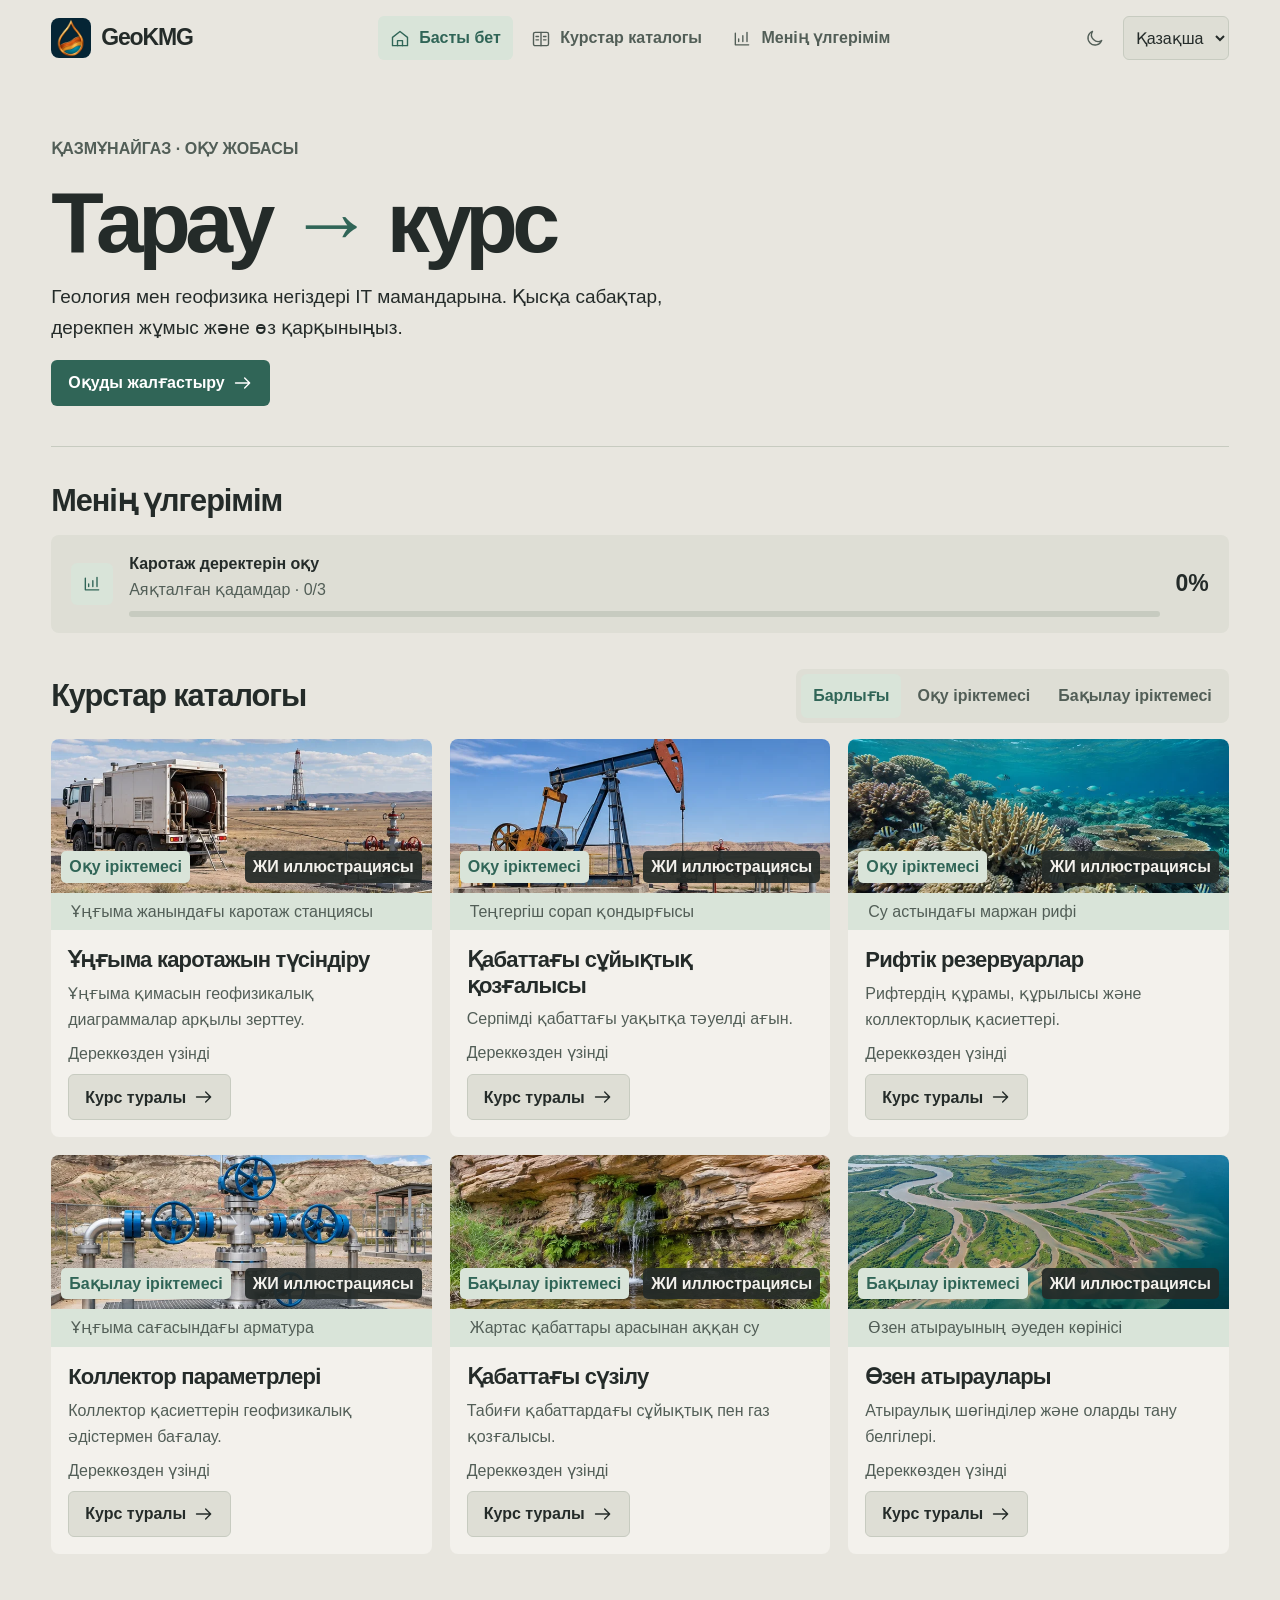
==== GeoKMG.html @ 7954dcef "Expand source reading across all six courses" ====
<!doctype html>
<html lang="kk" data-theme="light">
<head>
  <meta charset="utf-8">
  <meta name="viewport" content="width=device-width, initial-scale=1">
  <meta name="color-scheme" content="light dark">
  <title>GeoKMG — ҚазМұнайГаз</title>
  <link rel="icon" type="image/webp" href="[data-uri]">
  <style>:root {
  --bg:#e8e6df; --surface:#f3f1ec; --sub:#deded5; --ink:#242b29;
  --muted:#525e57; --line:#c7cbc0; --accent:#306557; --soft:#d9e4d9;
  --sand:#e8ddca; --primary:#306557; --on-primary:#fff; --focus:#306557;
  color-scheme:light;
}
:root[data-theme=dark] {
  --bg:#222925; --surface:#2c352f; --sub:#333c34; --ink:#f0f0e9;
  --muted:#bfccc2; --line:#566157; --accent:#a8d2bf; --soft:#364d41;
  --sand:#453d2e; --primary:#a8d2bf; --on-primary:#1b3028; --focus:#b2dec8;
  color-scheme:dark;
}
*{box-sizing:border-box}
body{margin:0;background:var(--bg);color:var(--ink);font:16px/1.62 'Segoe UI',Arial,sans-serif}
button,select,input{font:inherit}
button{cursor:pointer;color:inherit}
button:disabled{cursor:default;opacity:.7}
:focus-visible{outline:3px solid var(--focus);outline-offset:3px}
a{color:var(--accent);text-underline-offset:3px}
h1,h2,h3,p,figure{margin:0}
h1,h2,h3{line-height:1.15;letter-spacing:-.035em;text-wrap:balance}
h1{font-size:clamp(34px,4.3vw,54px);font-weight:650}
h2{font-size:clamp(24px,2.4vw,32px);font-weight:650}
h3{font-size:22px;font-weight:650}
p+p{margin-top:12px}
img{max-width:100%}
.icon{width:20px;height:20px;vertical-align:middle;flex:none}
.shell{min-height:100vh}
.topbar{display:grid;grid-template-columns:1fr auto 1fr;align-items:center;gap:14px;max-width:1440px;margin:auto;padding:16px 4vw;min-height:76px}
.brand{display:flex;align-items:center;gap:10px;justify-self:start;padding:0;border:0;background:none}
.brand-mark{width:40px;height:40px;border-radius:8px;background:#102a39 url('[data-uri]') center/cover;flex:none}
.brand strong{font-size:23px;letter-spacing:-.05em}
.nav,.toolbar{display:flex;align-items:center;gap:6px}
.toolbar{justify-self:end}
.nav-item,.control,.tab,.route{border:0;background:transparent;color:var(--muted)}
.nav-item,.tab{min-height:44px;padding:7px 12px;border-radius:6px;font-weight:600}
.nav-item .icon{margin-right:5px}
.nav-item:hover,.nav-item.active,.control:hover,.tab:hover,.tab.active,.route:hover,.route.active{background:var(--soft);color:var(--accent)}
.control{display:grid;place-items:center;min-width:44px;min-height:44px;border-radius:6px}
.language{min-height:44px;border-radius:6px;background:var(--sub);color:var(--ink);border:1px solid var(--line);padding:0 8px}
main{padding:28px 4vw 64px;max-width:1280px;margin:0 auto}
main[data-page=course]{max-width:1440px}
.hero{display:grid;justify-items:start;gap:17px;padding:32px 0 40px;border-bottom:1px solid var(--line)}
.eyebrow,.meta,.subtle{color:var(--muted)}
.eyebrow{font-weight:650}
.hero h1{font-size:clamp(48px,7vw,86px);letter-spacing:-.065em;line-height:1}
.hero h1 span{color:var(--accent)}
.hero p{font-size:19px;max-width:66ch}
.button{display:inline-flex;align-items:center;justify-content:center;gap:8px;min-height:46px;padding:8px 16px;border:1px solid transparent;border-radius:6px;background:var(--primary);color:var(--on-primary);font-weight:650;text-decoration:none}
.button:hover{filter:brightness(.92)}
.button.secondary{background:var(--sub);color:var(--ink);border-color:var(--line)}
.button-row{display:flex;flex-wrap:wrap;gap:9px;margin-top:18px}
.section-heading{margin:36px 0 16px;display:flex;align-items:center;justify-content:space-between;flex-wrap:wrap;gap:14px}
.page-title{margin:20px 0}
.progress-card{display:flex;align-items:center;gap:16px;background:var(--sub);border-radius:8px;padding:16px 20px;margin-bottom:12px}
.progress-copy{flex:1;min-width:0}
.progress-copy strong{display:block}
.progress-copy small{font-size:16px;color:var(--muted)}
.progress-copy progress{margin-top:8px}
progress{display:block;width:100%;height:6px;border:0;border-radius:4px;overflow:hidden;appearance:none;background:var(--line);color:var(--accent)}
progress::-webkit-progress-bar{background:var(--line)}
progress::-webkit-progress-value{background:var(--accent)}
progress::-moz-progress-bar{background:var(--accent)}
.tile-icon{display:grid;place-items:center;width:42px;height:42px;border-radius:6px;background:var(--soft);color:var(--accent);flex:none}
.progress-value{font-size:23px;font-weight:700}
.tabs{display:flex;align-items:center;flex-wrap:wrap;gap:4px;padding:5px;background:var(--sub);border-radius:8px}
.grid{display:grid;grid-template-columns:repeat(3,minmax(0,1fr));gap:18px}
.course-card{display:flex;flex-direction:column;min-width:0;background:var(--surface);border-radius:8px;overflow:hidden}
.course-art{min-height:154px;display:flex;align-content:end;align-items:end;justify-content:space-between;flex-wrap:wrap;gap:6px;padding:10px;background:var(--course-photo,var(--sub)) center/cover}
.course-art[data-course=latyshova]{--course-photo:url('[data-uri]')}
.course-art[data-course=basniev]{--course-photo:url('[data-uri]')}
.course-art[data-course=kuznetsov]{--course-photo:url('[data-uri]')}
.course-art[data-course=vendelshtein]{--course-photo:url('[data-uri]')}
.course-art[data-course=barenblatt]{--course-photo:url('[data-uri]')}
.course-art[data-course=baraboshkin]{--course-photo:url('[data-uri]')}
.cover-caption{margin:0;padding:6px 20px;color:var(--muted);background:var(--soft)}
.badge,.course-image-credit{display:inline-block;border-radius:5px;padding:3px 8px;font-weight:650}
.badge{background:var(--soft);color:var(--accent)}
.course-image-credit{background:#242b29ec;color:#f3f1ec}
.course-body{display:flex;flex-direction:column;gap:8px;padding:17px;flex:1}
.course-body p{color:var(--muted);margin:0}
.course-body .button{margin-top:auto;align-self:start}
.lesson-nav{margin:0 0 26px;justify-content:center}
.lesson-layout{display:grid;grid-template-columns:minmax(185px,225px) minmax(0,1fr);gap:28px;align-items:start}
.lesson-layout:has(.reading-aside){grid-template-columns:minmax(185px,225px) minmax(0,1fr) minmax(150px,210px)}
.panel,.source-panel{min-width:0;background:var(--surface);border-radius:8px;padding:20px}
.panel+.panel{margin-top:12px}
.panel h2,.panel h3{margin-bottom:12px}
.course-route,.reading-aside{position:sticky;top:20px;max-height:calc(100vh - 40px);overflow:auto}
.course-route,.source-panel{background:var(--sub)}
.course-route h2{font-size:21px;margin:8px 0 15px}
.route-progress{display:flex;justify-content:space-between;align-items:center;gap:7px;color:var(--muted);margin-bottom:8px}
.route-label{display:block;margin:20px 0 6px}
.route-list{display:grid;gap:3px}
.route-part{font-size:16px;line-height:1.35;margin:12px 0 2px;color:var(--muted)}
.route{display:grid;grid-template-columns:auto minmax(0,1fr);gap:9px;width:100%;min-height:44px;padding:8px;text-align:left;border-radius:6px;line-height:1.35}
.route.active{font-weight:650}
.route-number,.route small{color:var(--muted);font-variant-numeric:tabular-nums}
.route small{display:block;font-size:16px}
.course-reading{min-width:0}
.reading-header{margin-bottom:18px}
.reading-header h1{margin:12px 0}
.course-reading[data-tab=lesson] .view-panel,.course-reading[data-tab=notes] .view-panel,.course-reading[data-tab=flashcards] .view-panel{padding:0;background:transparent}
.course-reading:not([data-tab=practice]) .view-panel>h2:first-child{display:none}
.lesson-block{margin:0 0 26px;scroll-margin-top:18px}
.lesson-block h3{margin-bottom:8px}
.lesson-block .meta{display:block}
.lesson-block p:first-of-type{margin-top:5px}
.lesson-block>p,.note-step>p{max-width:70ch}
.block-gist p{font-size:19px}
.block-mistake,.block-data{padding:17px;border-radius:8px}
.block-mistake{background:var(--sand)}
.block-data,.formula,.feedback{background:var(--soft)}
.lesson-interaction select{display:block;min-height:44px;max-width:100%;margin:6px 0;padding:6px 9px;font:inherit}
.pressure-chart{margin:16px 0 0}
.pressure-chart svg{display:block;width:100%;max-width:510px;color:var(--accent)}
.pressure-chart text{fill:currentColor;font-size:16px}
.pressure-chart figcaption{margin-bottom:8px}
.crossplot-band{fill:var(--band-color);fill-opacity:.34;stroke:var(--band-color);stroke-width:.8}
.band-0{--band-color:#3498db}
.band-1{--band-color:#2e8b57}
.band-2{--band-color:#2e8b57}
.crossplot-legend{display:flex;flex-wrap:wrap;gap:6px 16px;list-style:none;padding:0;margin:8px 0}
.crossplot-legend li{display:flex;align-items:center;gap:6px}
.crossplot-legend span{display:inline-block;background:var(--band-color);width:12px;height:12px;border-radius:2px}
.crossplot-legend .band-1{background:repeating-linear-gradient(90deg,#3498db 0 3px,#2e8b57 3px 6px)}
.reading-aside nav a{display:block;padding:6px 0;color:var(--muted);text-decoration:none}
.reading-aside nav a:hover{text-decoration:underline;color:var(--accent)}
.source-panel{margin-top:18px;padding:14px}
.source-panel p{color:var(--muted);margin:6px 0}
.source-link{border:0;background:var(--sub);color:var(--accent);border-radius:4px;padding:4px 7px;white-space:nowrap;font-weight:650}
.lesson-scan{background:var(--sub);border-radius:8px;padding:10px 16px;margin:18px 0}
.lesson-scan summary{cursor:pointer;color:var(--accent);padding:5px}
.lesson-scan img{display:block;width:100%;height:auto;margin-top:10px}
.view-panel figure{margin:16px 0}
.source-figure{background:var(--sub);border-radius:8px;padding:clamp(10px,2vw,20px)}
.source-figure img{display:block;margin:auto;width:auto;max-width:100%;max-height:560px;height:auto;border-radius:4px}
.source-reading{margin-block:20px}
.source-reading summary{cursor:pointer;font-weight:650;color:var(--accent);padding-block:8px}
.source-reading section{margin-top:16px;border-top:1px solid var(--line);padding-top:12px}
.source-reading li{margin-block:6px}
.study-diagram ul,.study-diagram ol{list-style:none;margin:0;padding:0;display:grid;gap:10px}
.study-diagram ol li{display:flex;align-items:center;gap:10px;padding:8px 12px;background:var(--soft);border-radius:6px}
.study-diagram ol li span{color:var(--accent);font-weight:700}
.study-diagram .diagram-option{padding:8px 12px;background:var(--soft);border-radius:6px}
.diagram-scale{display:flex;justify-content:space-between;color:var(--muted);font-size:1rem}
.study-diagram ul li>div:first-child{display:flex;justify-content:space-between;align-items:baseline;gap:12px}
.diagram-track{height:12px;background:var(--soft);border-radius:6px;margin-top:4px}
.diagram-track span{display:block;background:var(--accent);height:100%;border-radius:inherit}
.source-figure figcaption{margin-top:10px}
.section-outlines{list-style:none;padding:0;display:grid;grid-template-columns:repeat(auto-fit,minmax(min(100%,210px),1fr));gap:12px}
.section-outlines li{padding:12px;background:var(--surface);border-radius:8px}
.section-outlines svg{display:block;width:100%;font-size:16px}
.scalar-calculation select{min-height:44px}
.question{padding:15px 0;border:0;min-width:0;margin:0}
.question legend{font-weight:700;padding:0}
.quiz-actions{position:sticky;bottom:0;z-index:2;display:flex;flex-wrap:wrap;align-items:center;gap:8px 12px;background:var(--surface);border-top:1px solid var(--line);padding:8px 0 calc(8px + env(safe-area-inset-bottom,0px))}
#answer-status:empty{display:none}
.question input,.drag-handle{scroll-margin-bottom:120px}
.option{display:flex;align-items:center;gap:10px;min-height:46px;padding:8px 12px;margin:8px 0;border:1px solid transparent;border-radius:6px;background:var(--bg);cursor:pointer}
.option:has(input:checked){border-color:var(--accent);background:var(--soft)}
input{accent-color:var(--accent)}
.answer-input{width:100%;max-width:460px;min-height:46px;border:1px solid var(--line);border-radius:6px;padding:8px;background:var(--bg);color:var(--ink)}
.feedback,.formula{padding:14px;border-radius:8px;margin:14px 0}
.formula,.table-wrap{overflow:auto}
.table-wide table{min-width:920px}
.table-wide th:first-child,.table-wide td:first-child{min-width:185px}
table{border-collapse:collapse;width:100%;margin:10px 0;text-align:left}
th,td{padding:7px 10px;border:1px solid var(--line)}
th{background:var(--sub)}
.connection-map{padding:0;list-style:none;display:grid;gap:10px}
.connection-map li{padding:13px;background:var(--sub);border-radius:8px}
.connection-map .icon{margin:0 4px;color:var(--accent)}
.order-list li{min-height:44px;margin:5px 0;border-radius:6px;background:var(--bg);padding:4px 10px}
.drag-handle{display:inline-grid;place-items:center;min-width:44px;min-height:44px;margin-right:4px;cursor:grab;touch-action:none;font-size:24px}
.order-list .dragging{background:var(--soft);outline:2px solid var(--accent)}
.plot{margin:12px 0}
.plot-layout{display:grid;grid-template-columns:auto minmax(0,1fr);gap:4px 8px;max-width:460px}
.plot-y{display:grid;text-align:right;align-items:center}
.plot-grid,.plot-x{display:grid;grid-template-columns:repeat(var(--plot-columns),minmax(0,1fr));text-align:center}
.plot-grid{position:relative;isolation:isolate;background:var(--bg)}
.plot-grid svg{position:absolute;inset:0;width:100%;height:100%;stroke:var(--accent);stroke-width:2;fill:none;pointer-events:none}
.plot-cell{z-index:1;display:grid;place-items:center;min-height:44px;min-width:0;border:1px solid var(--line);background:transparent;color:var(--accent);font-size:24px}
button.plot-cell:hover,button.plot-cell[aria-pressed=true]{background:var(--soft)}
dialog{width:min(720px,calc(100% - 28px));max-height:90vh;background:var(--surface);color:var(--ink);border:1px solid var(--line);border-radius:10px;padding:18px}
dialog::backdrop{background:#17221ebf}
dialog img{display:block;margin:12px auto}
dialog h2{margin:12px 0}
blockquote{margin:12px 0;padding-left:12px;border-left:3px solid var(--line)}
.skip{position:absolute;left:8px;top:8px;transform:translateY(-150%);z-index:10}
.skip:focus{transform:none}
@media(max-width:1050px){
  .reading-aside{display:none}
  .lesson-layout:has(.reading-aside){grid-template-columns:minmax(175px,210px) minmax(0,1fr)}
  .grid{grid-template-columns:repeat(2,minmax(0,1fr))}
}
@media(max-width:720px){
  .topbar{grid-template-columns:1fr auto;padding:12px 16px;gap:8px}
  .nav{grid-column:1/-1;grid-row:2;flex-wrap:wrap}
  .nav-item .icon{display:none}
  main{padding:14px 16px 42px}
  .hero{padding:21px 0 24px}
  .grid,.lesson-layout,.lesson-layout:has(.reading-aside){grid-template-columns:minmax(0,1fr)}
  .lesson-layout{gap:18px}
  .lesson-nav{margin-bottom:14px;justify-content:flex-start}
  .nav-item,.tab{padding:6px 8px}
  .course-route{position:static;max-height:none;padding:13px}
  .route-list{display:flex;overflow:auto;padding:3px 0}
  .route{width:auto;flex:0 0 min(210px,70vw);padding:7px}
  .route.active{order:-1}
  .route-label{margin:9px 0 3px}
  .panel{padding:15px}
}
@media print{
  .topbar,.skip,.no-print,.button,.lesson-scan{display:none!important}
  main{padding:0}
  .lesson-layout,.lesson-layout:has(.reading-aside){display:block}
  body{color:#000;background:#fff}
  .panel,.block-mistake,.block-data{background:#fff}
  .table-wide{overflow:visible}
  .table-wide table{min-width:0;table-layout:fixed}
  .table-wide th,.table-wide td{min-width:0!important;overflow-wrap:anywhere;padding:4px}
  .table-wide th:first-child,.table-wide td:first-child{width:22%}
  .table-wide thead{display:table-header-group}
  .table-wide tr{break-inside:avoid}
}
</style>
  
  
  
  
</head>
<body>
  <div id="app"></div>
  <noscript>JavaScript қосыңыз · Включите JavaScript · Enable JavaScript</noscript>
<script>
window.offlineScans = {"assets/scans/baraboshkin-30.webp": "[data-uri]", "assets/scans/baraboshkin-31.webp": "[data-uri]", "assets/scans/baraboshkin-32.webp": "[data-uri]", "assets/scans/baraboshkin-33.webp": "[data-uri]", "assets/scans/baraboshkin-34.webp": "[data-uri]", "assets/scans/baraboshkin-35.webp": "[data-uri]", "assets/scans/baraboshkin-36.webp": "[data-uri]", "assets/scans/baraboshkin-37.webp": "[data-uri]", "assets/scans/baraboshkin-38.webp": "[data-uri]", "assets/scans/baraboshkin-39.webp": "[data-uri]", "assets/scans/baraboshkin-40.webp": "[data-uri]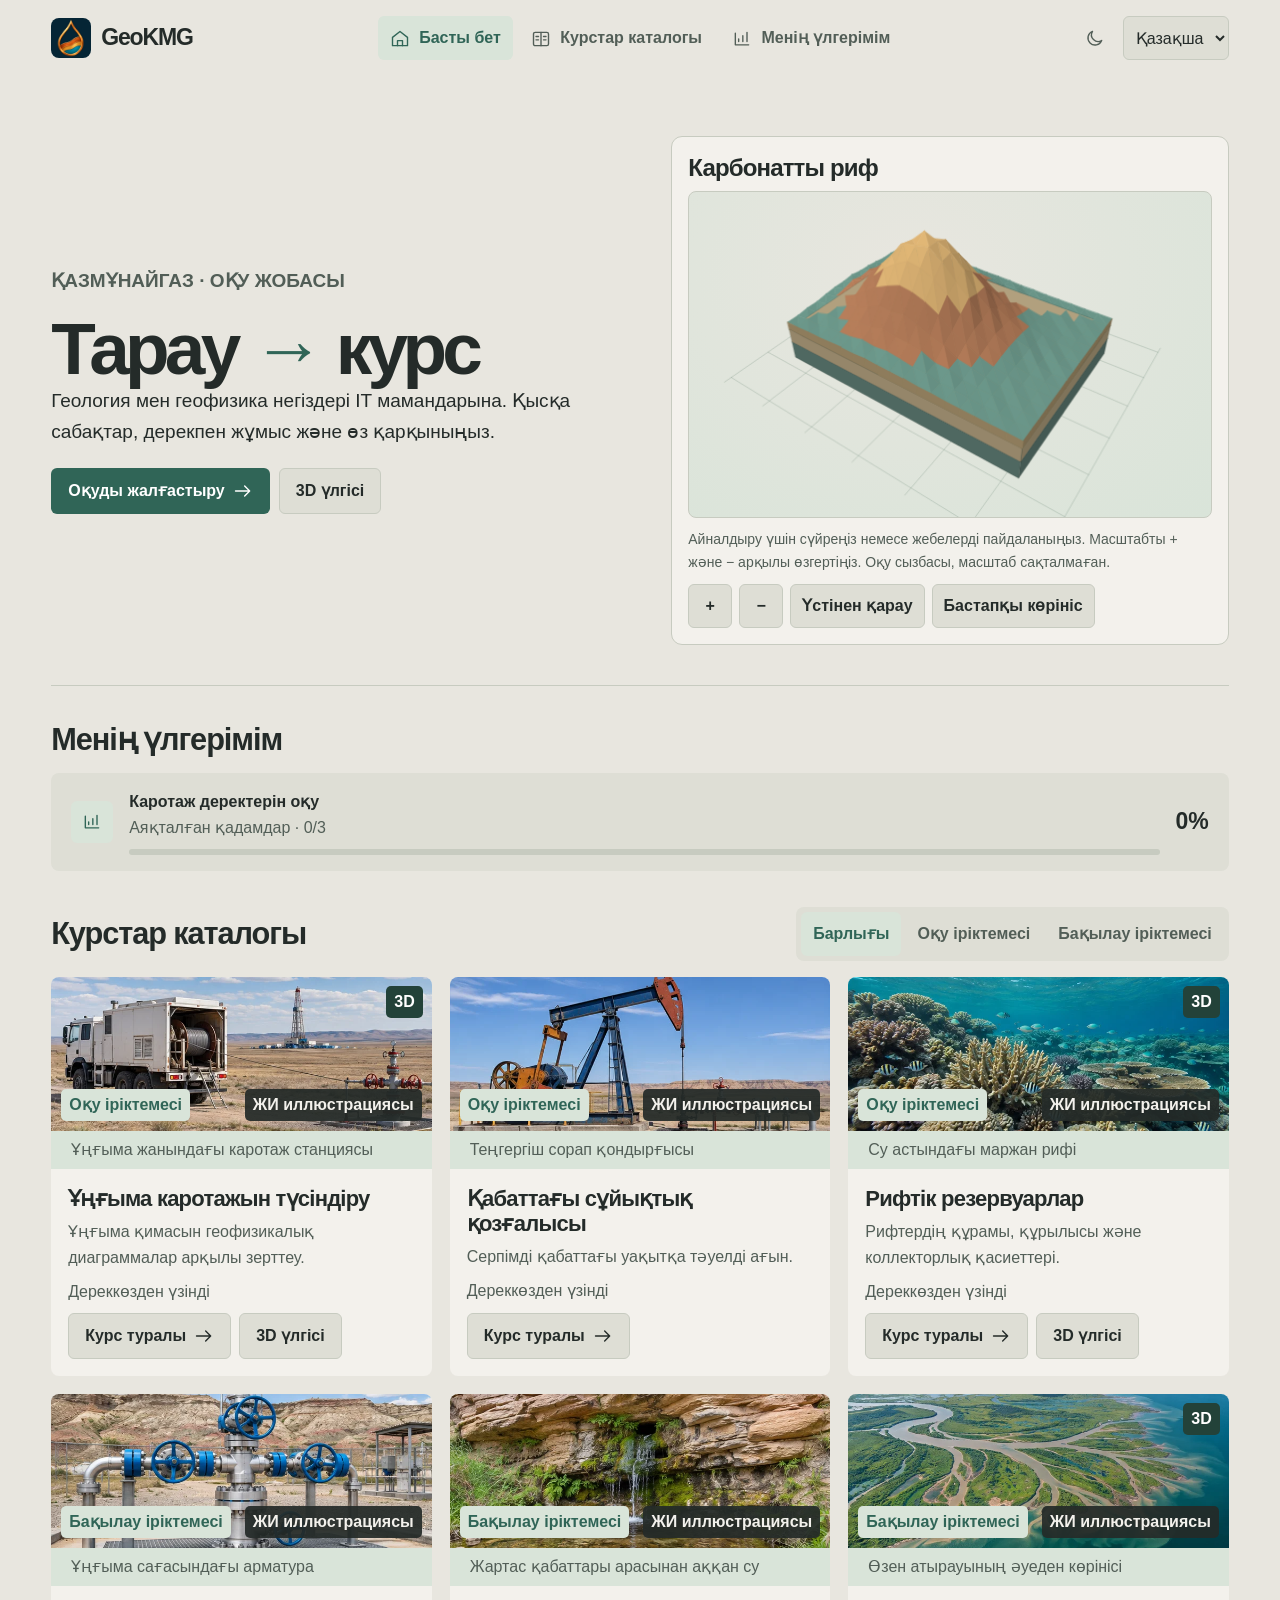
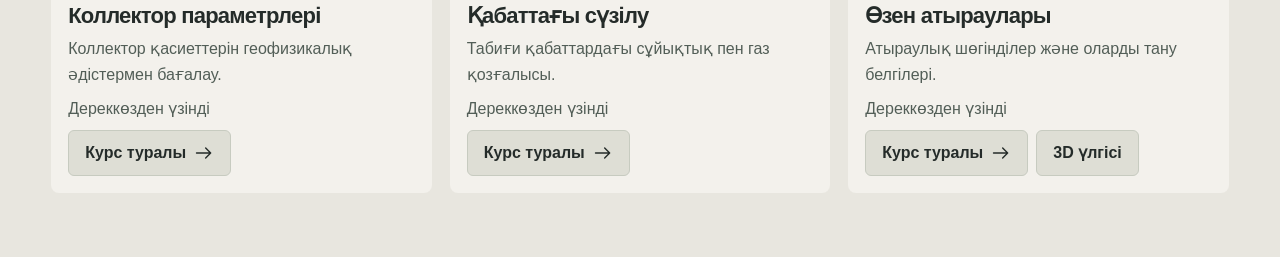
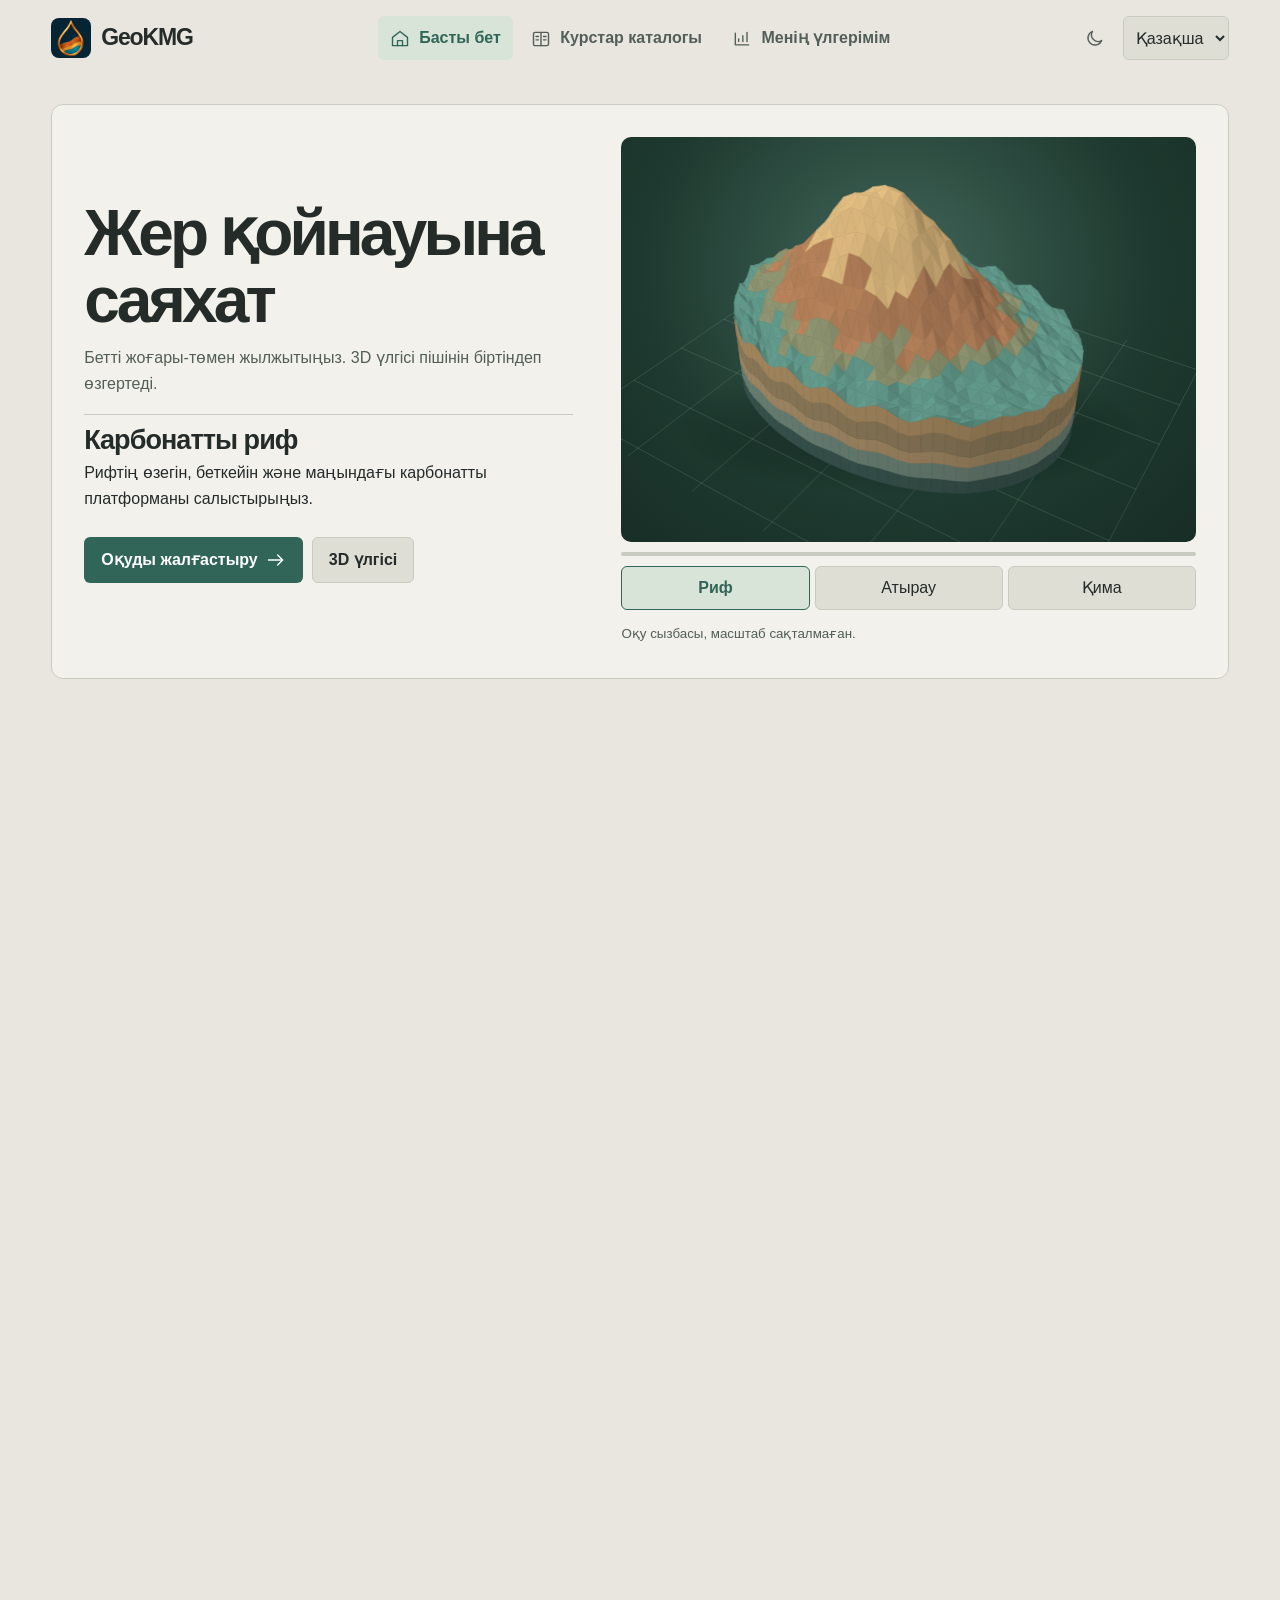
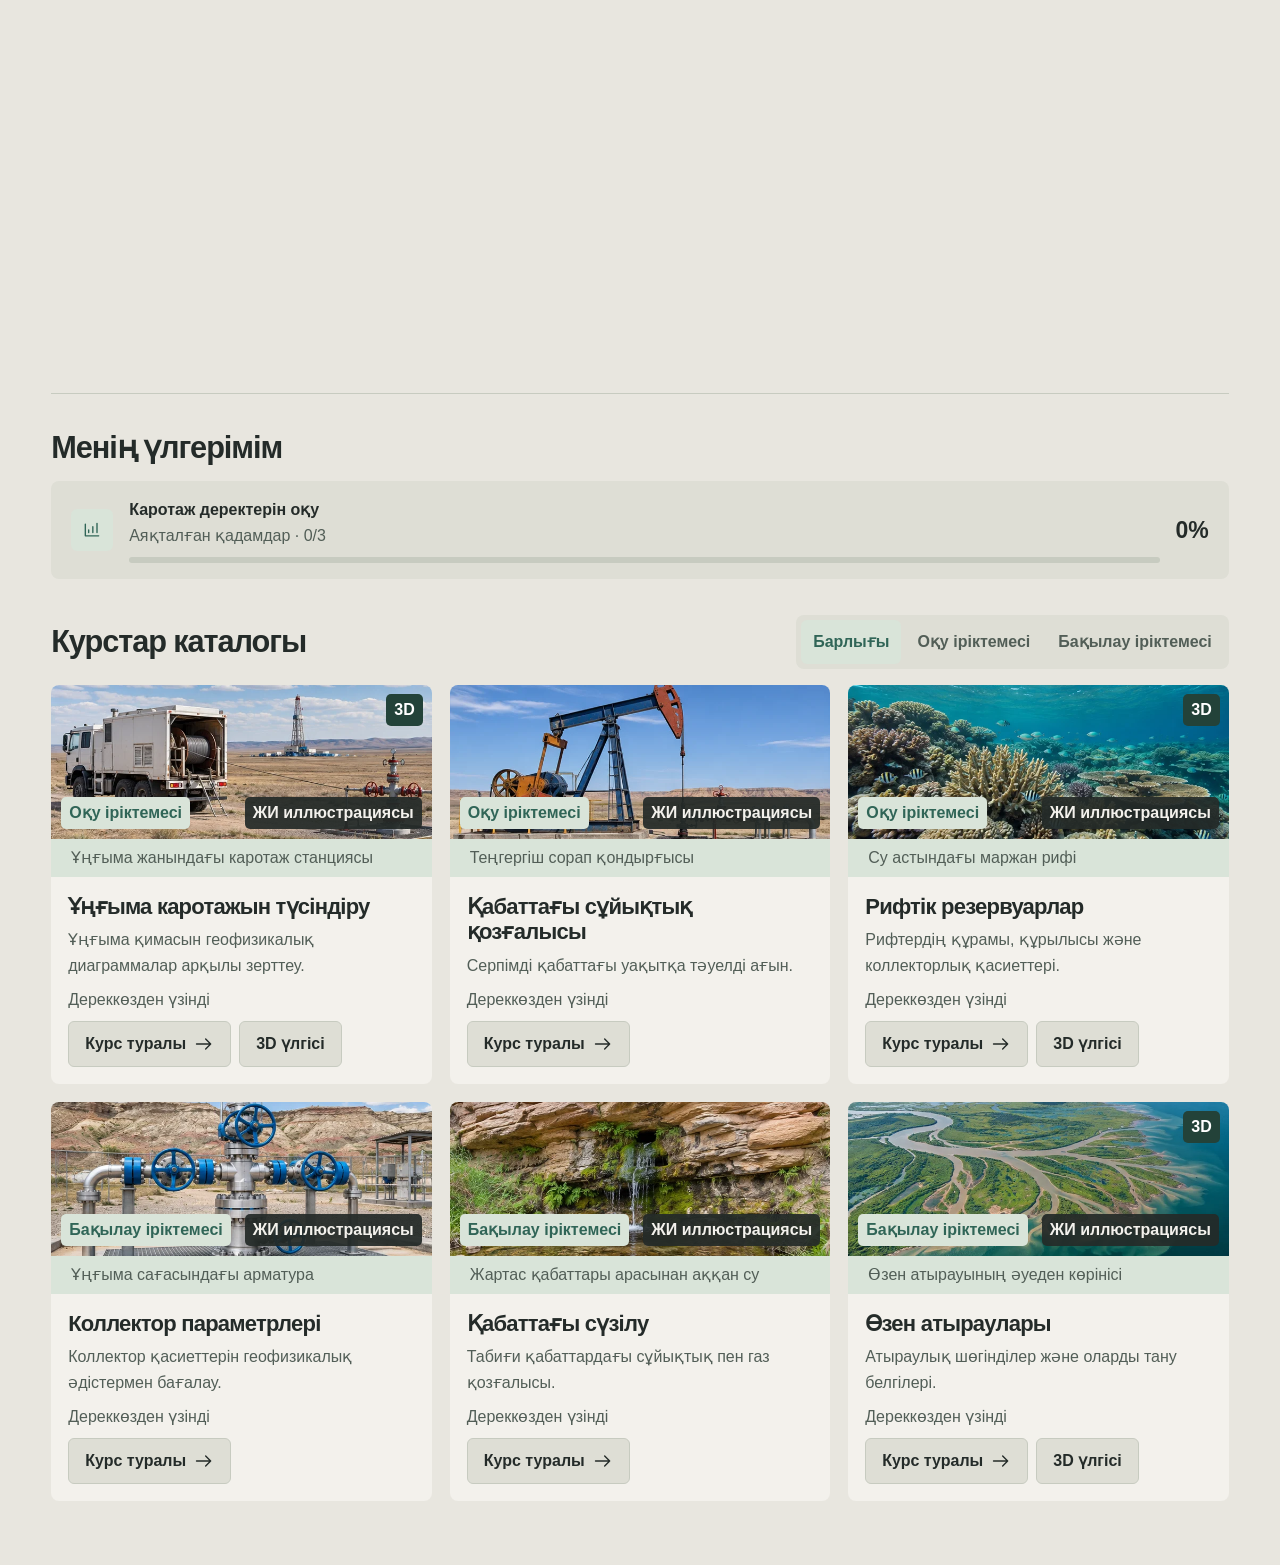
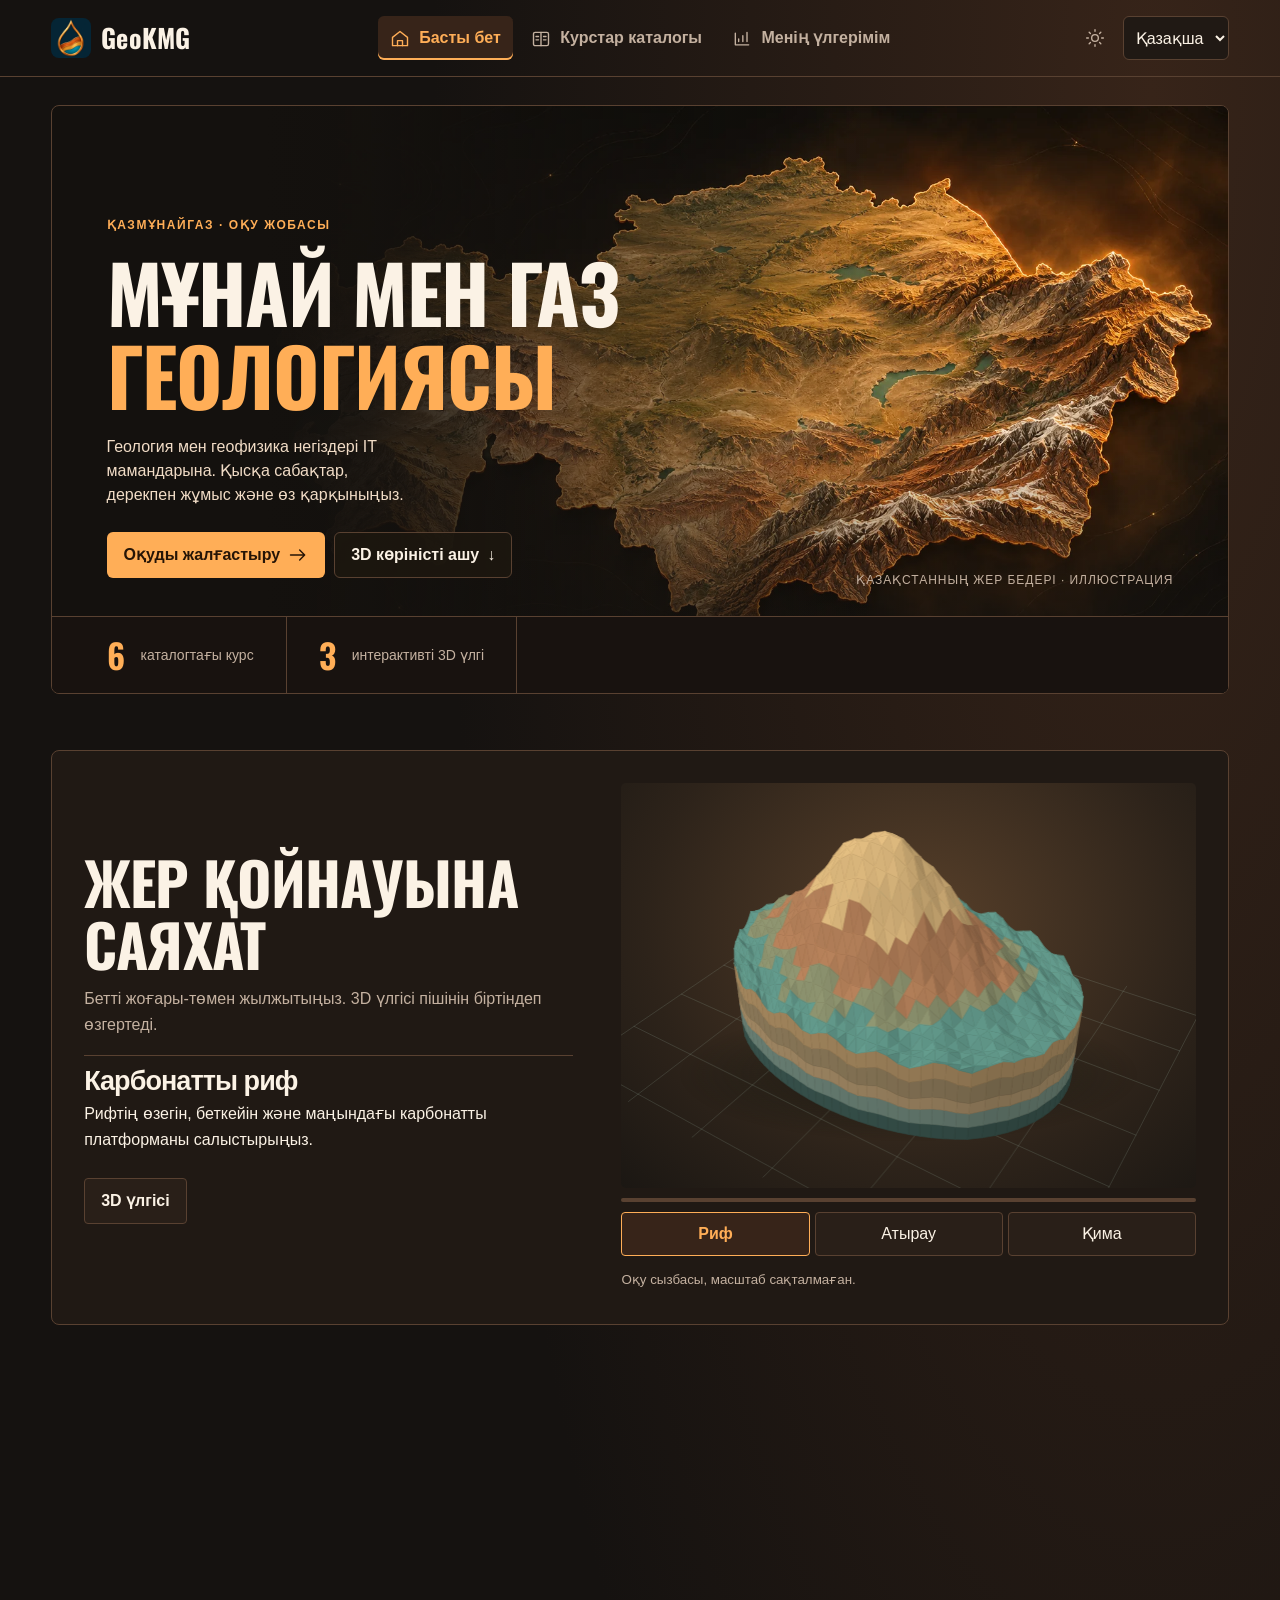
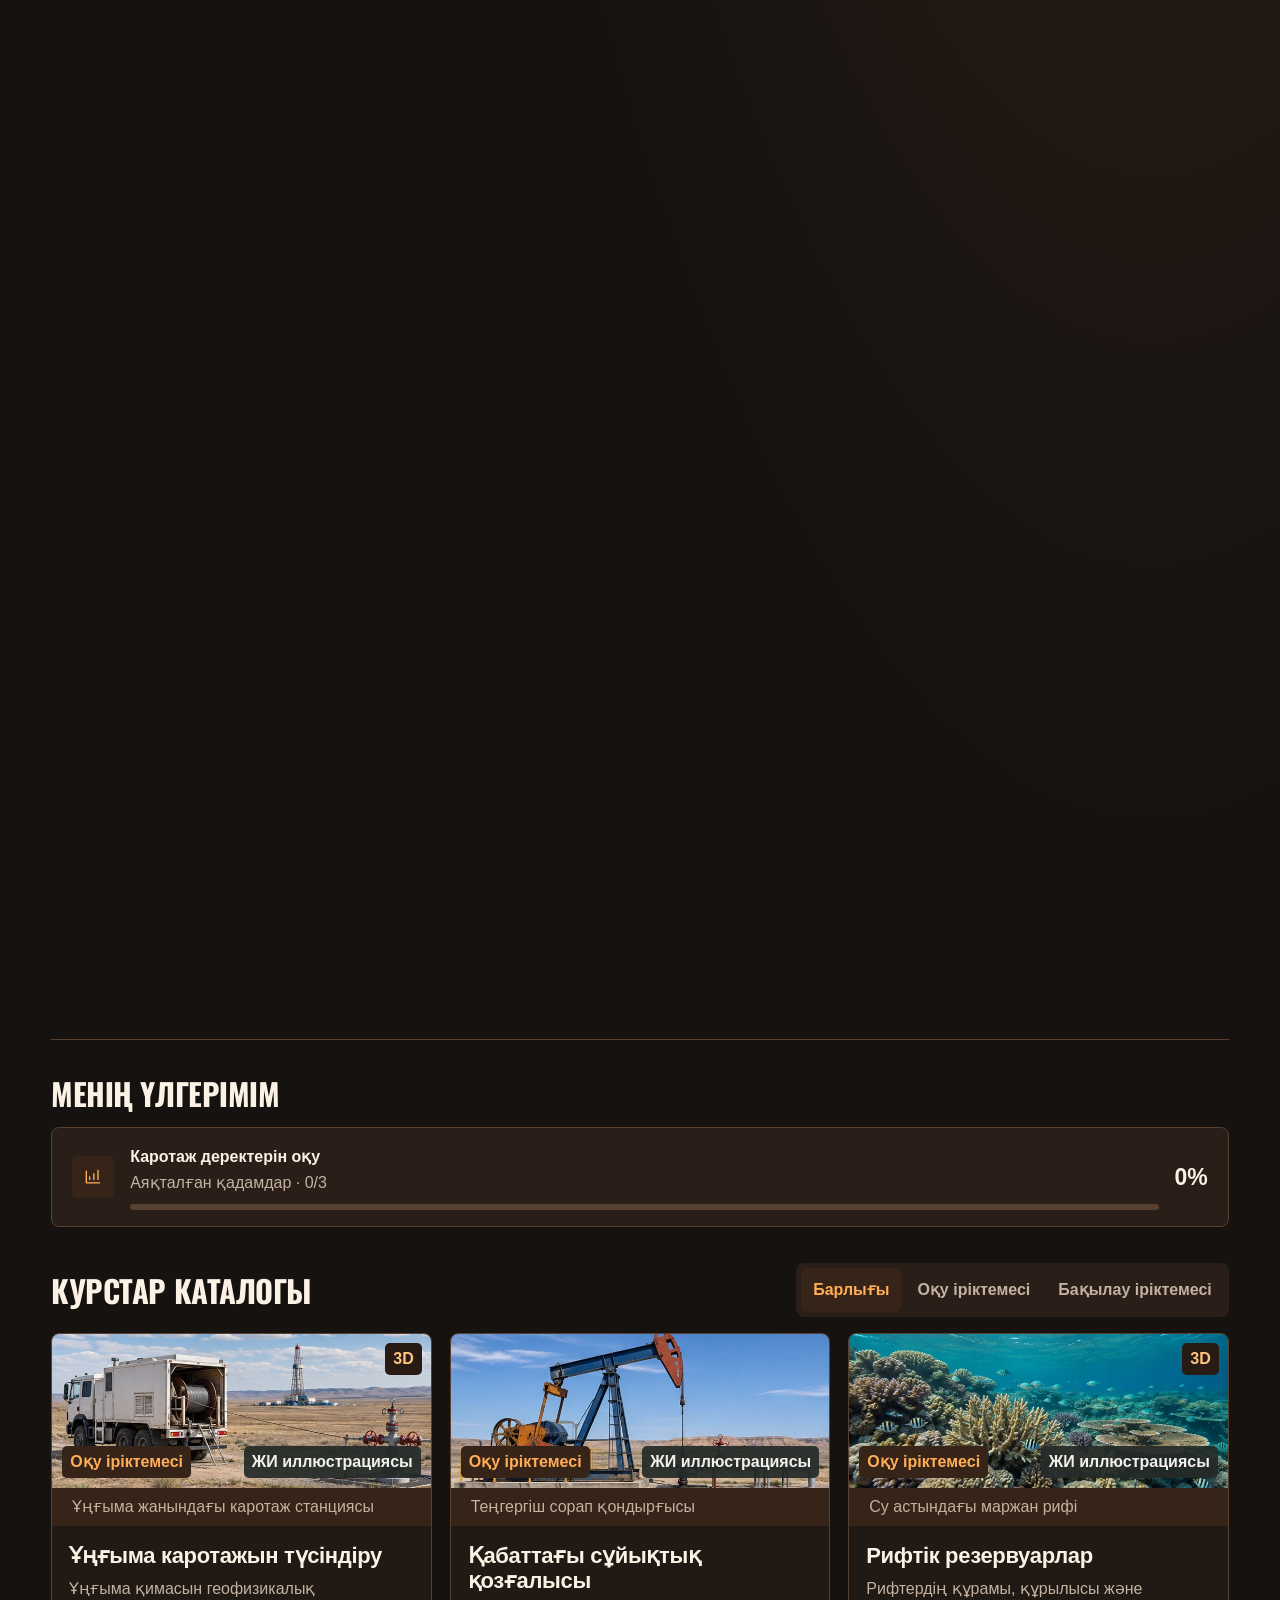
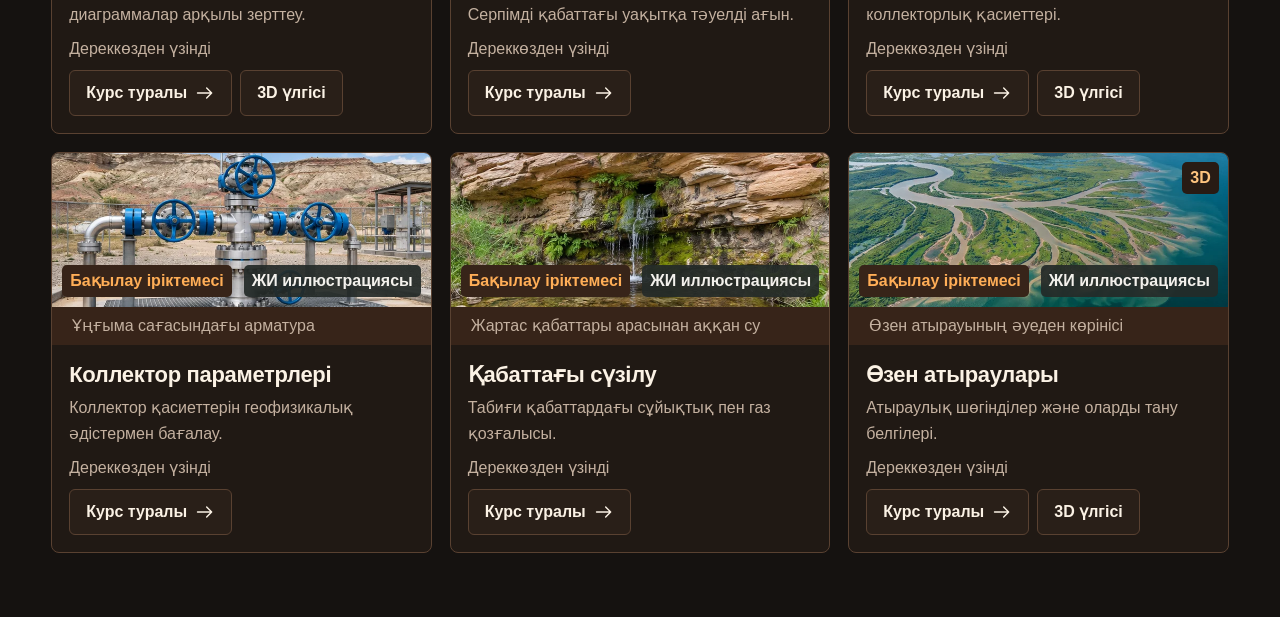
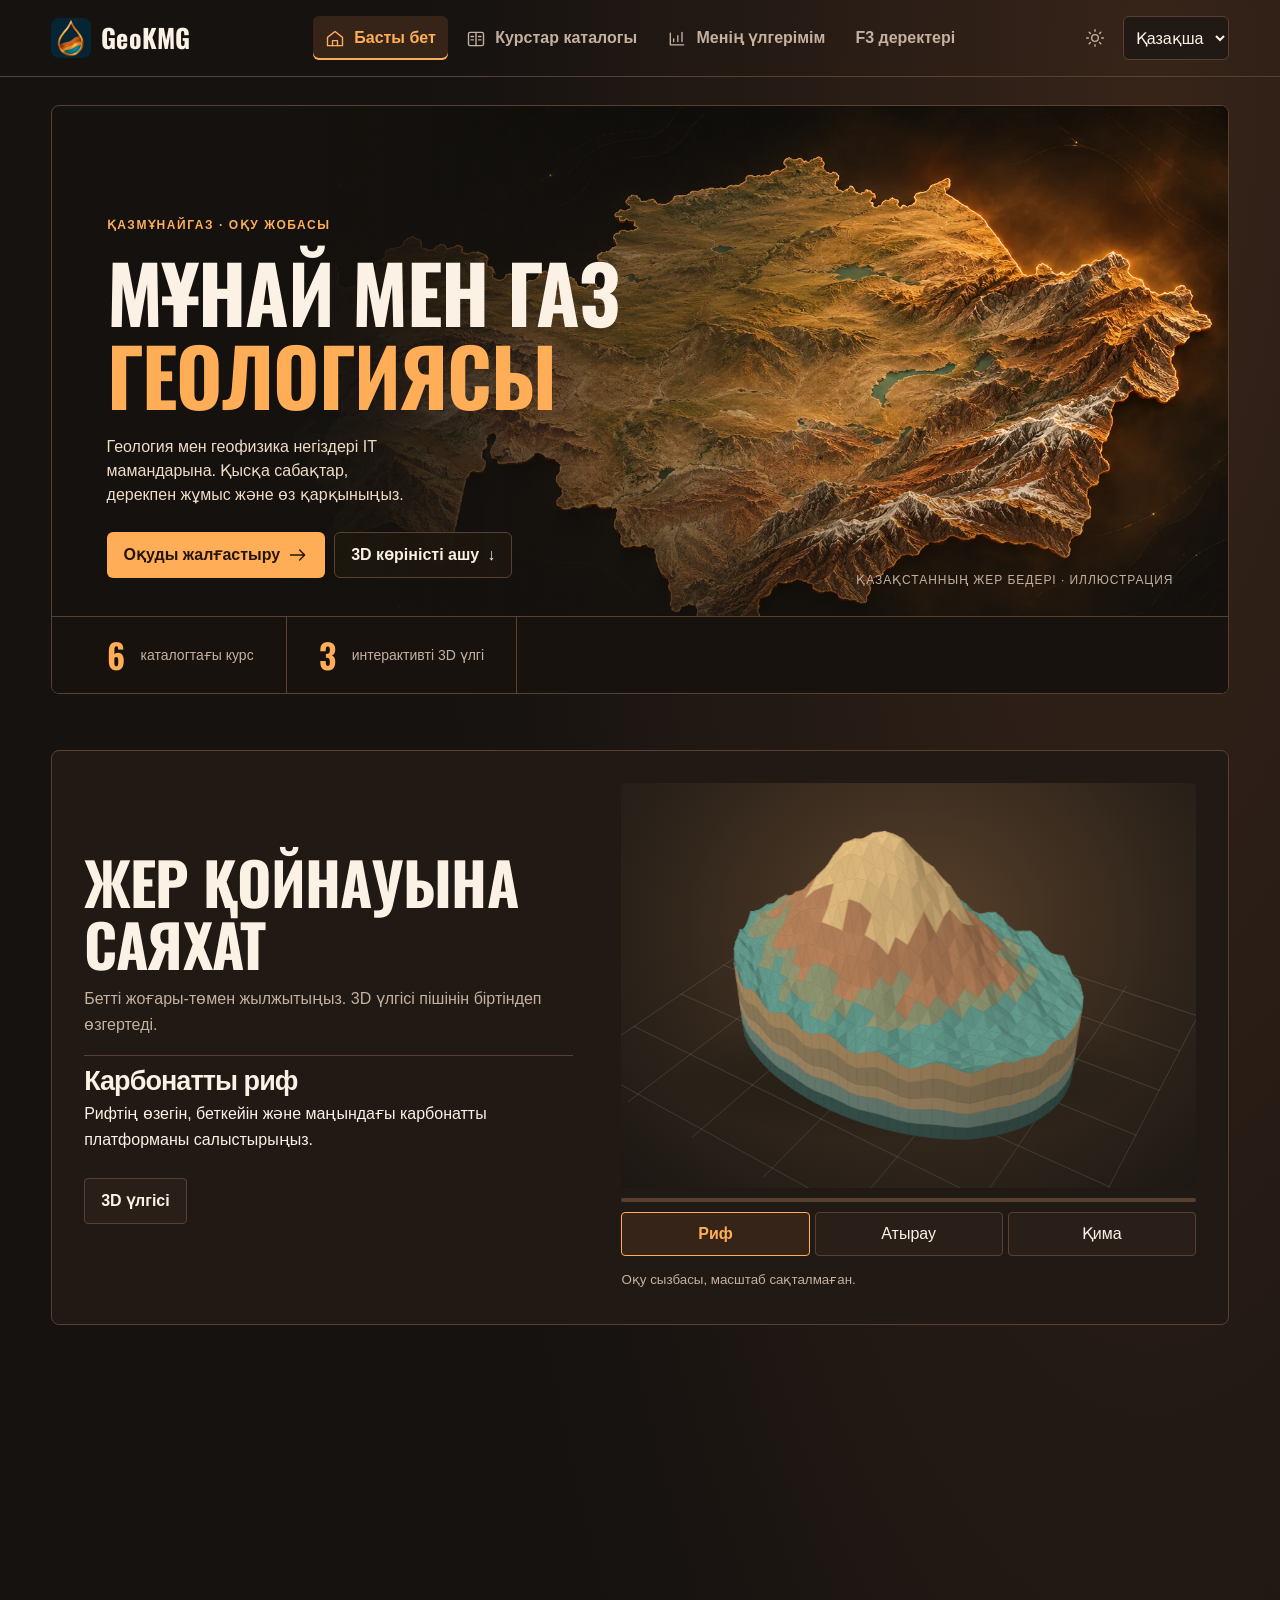
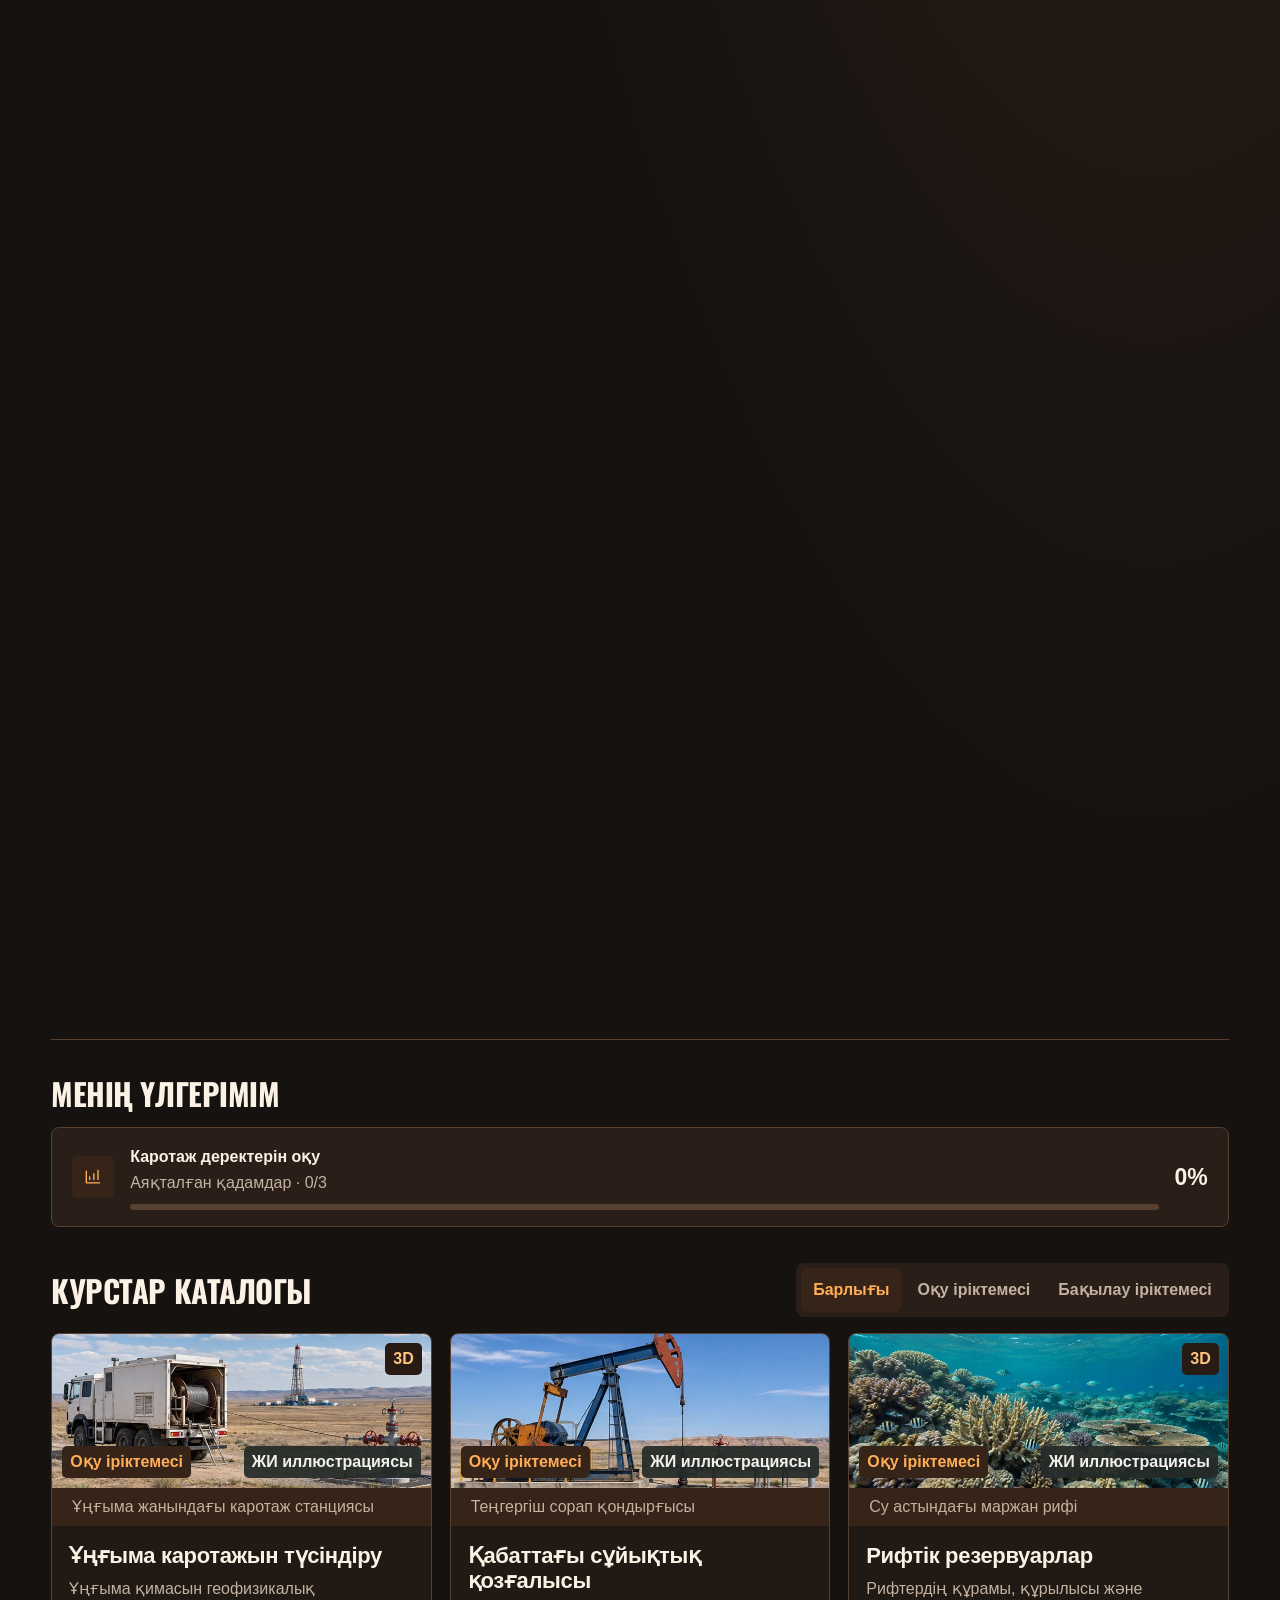
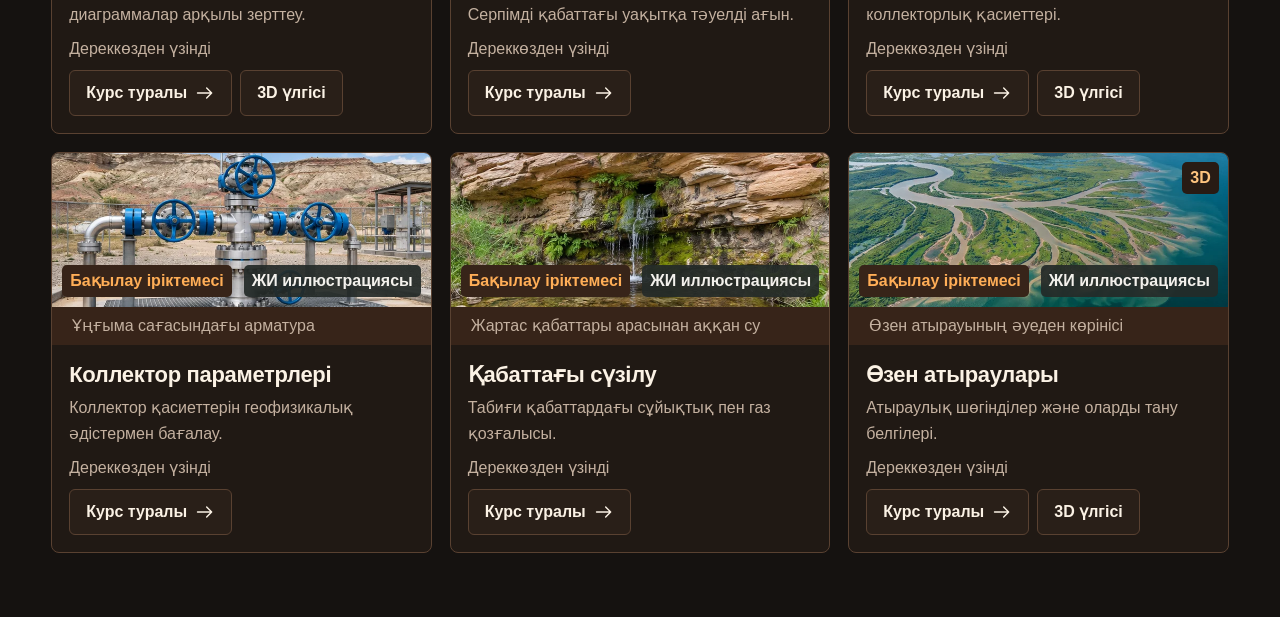
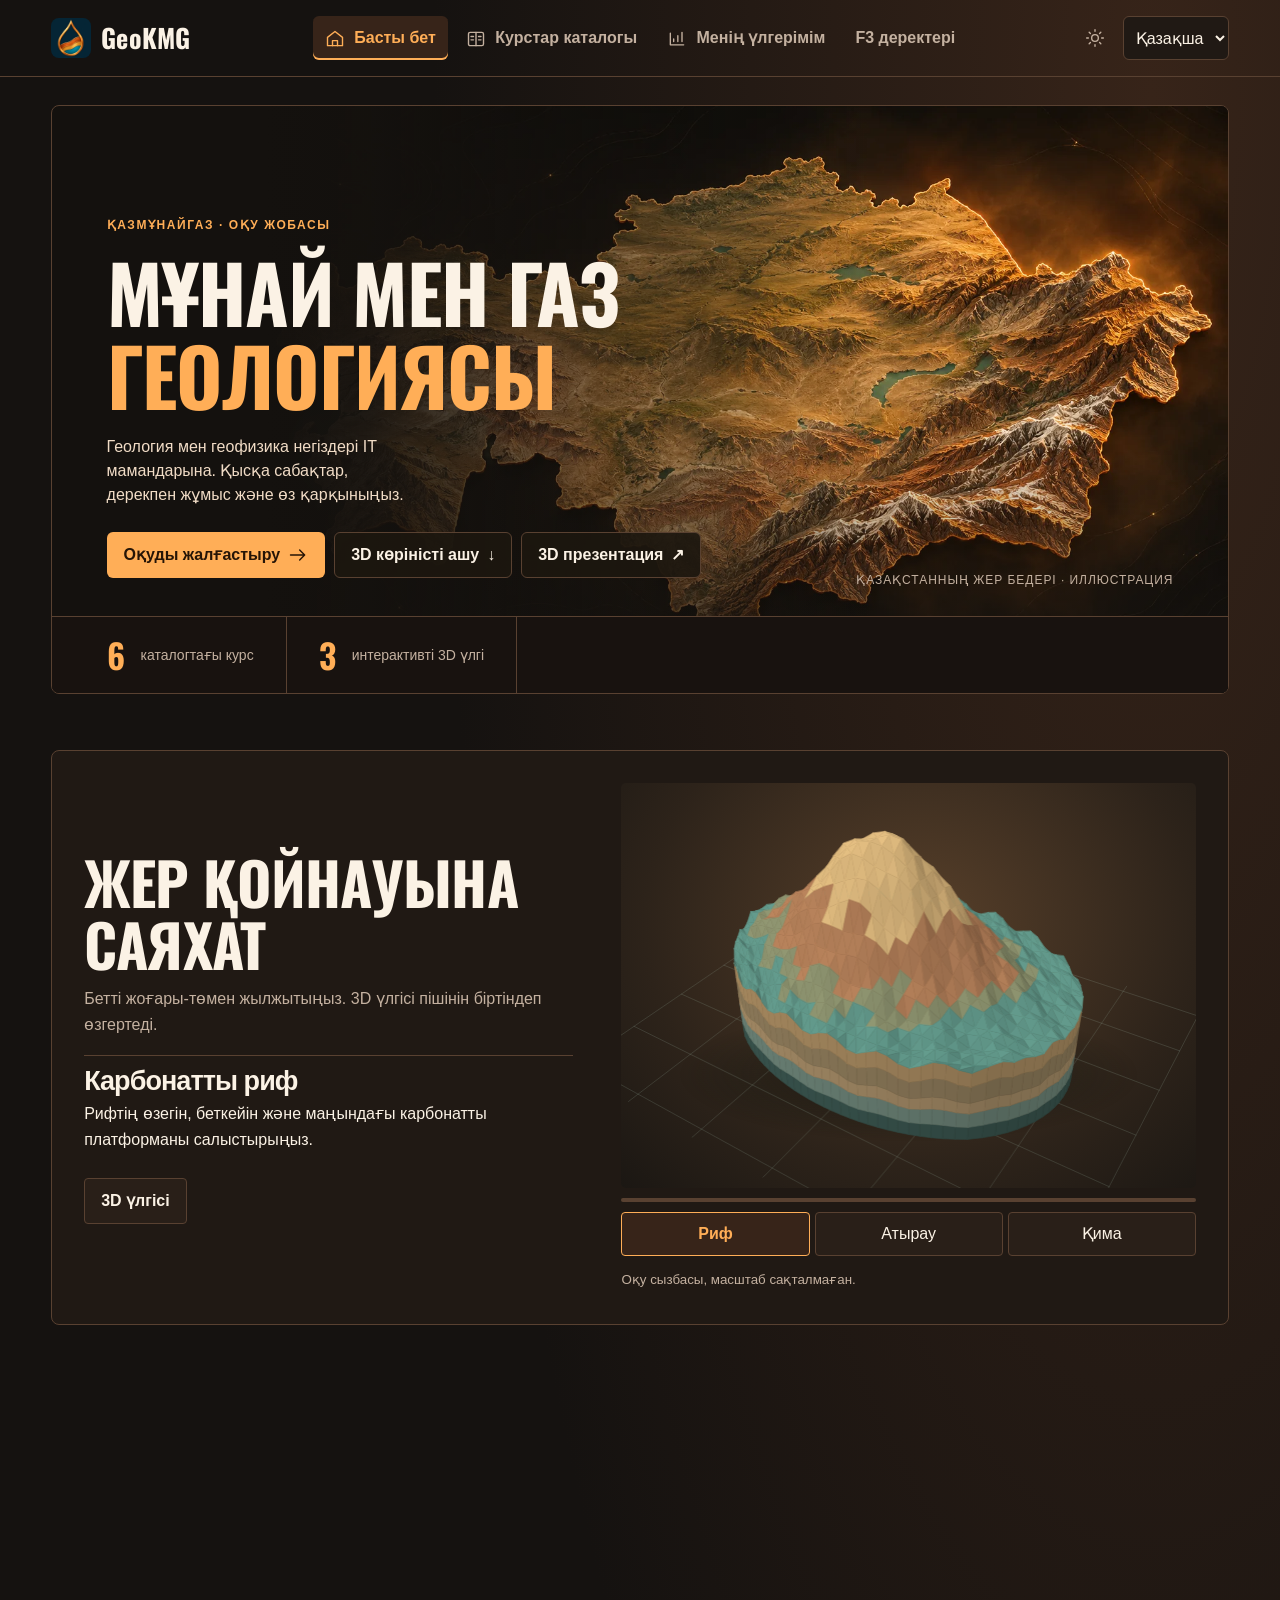
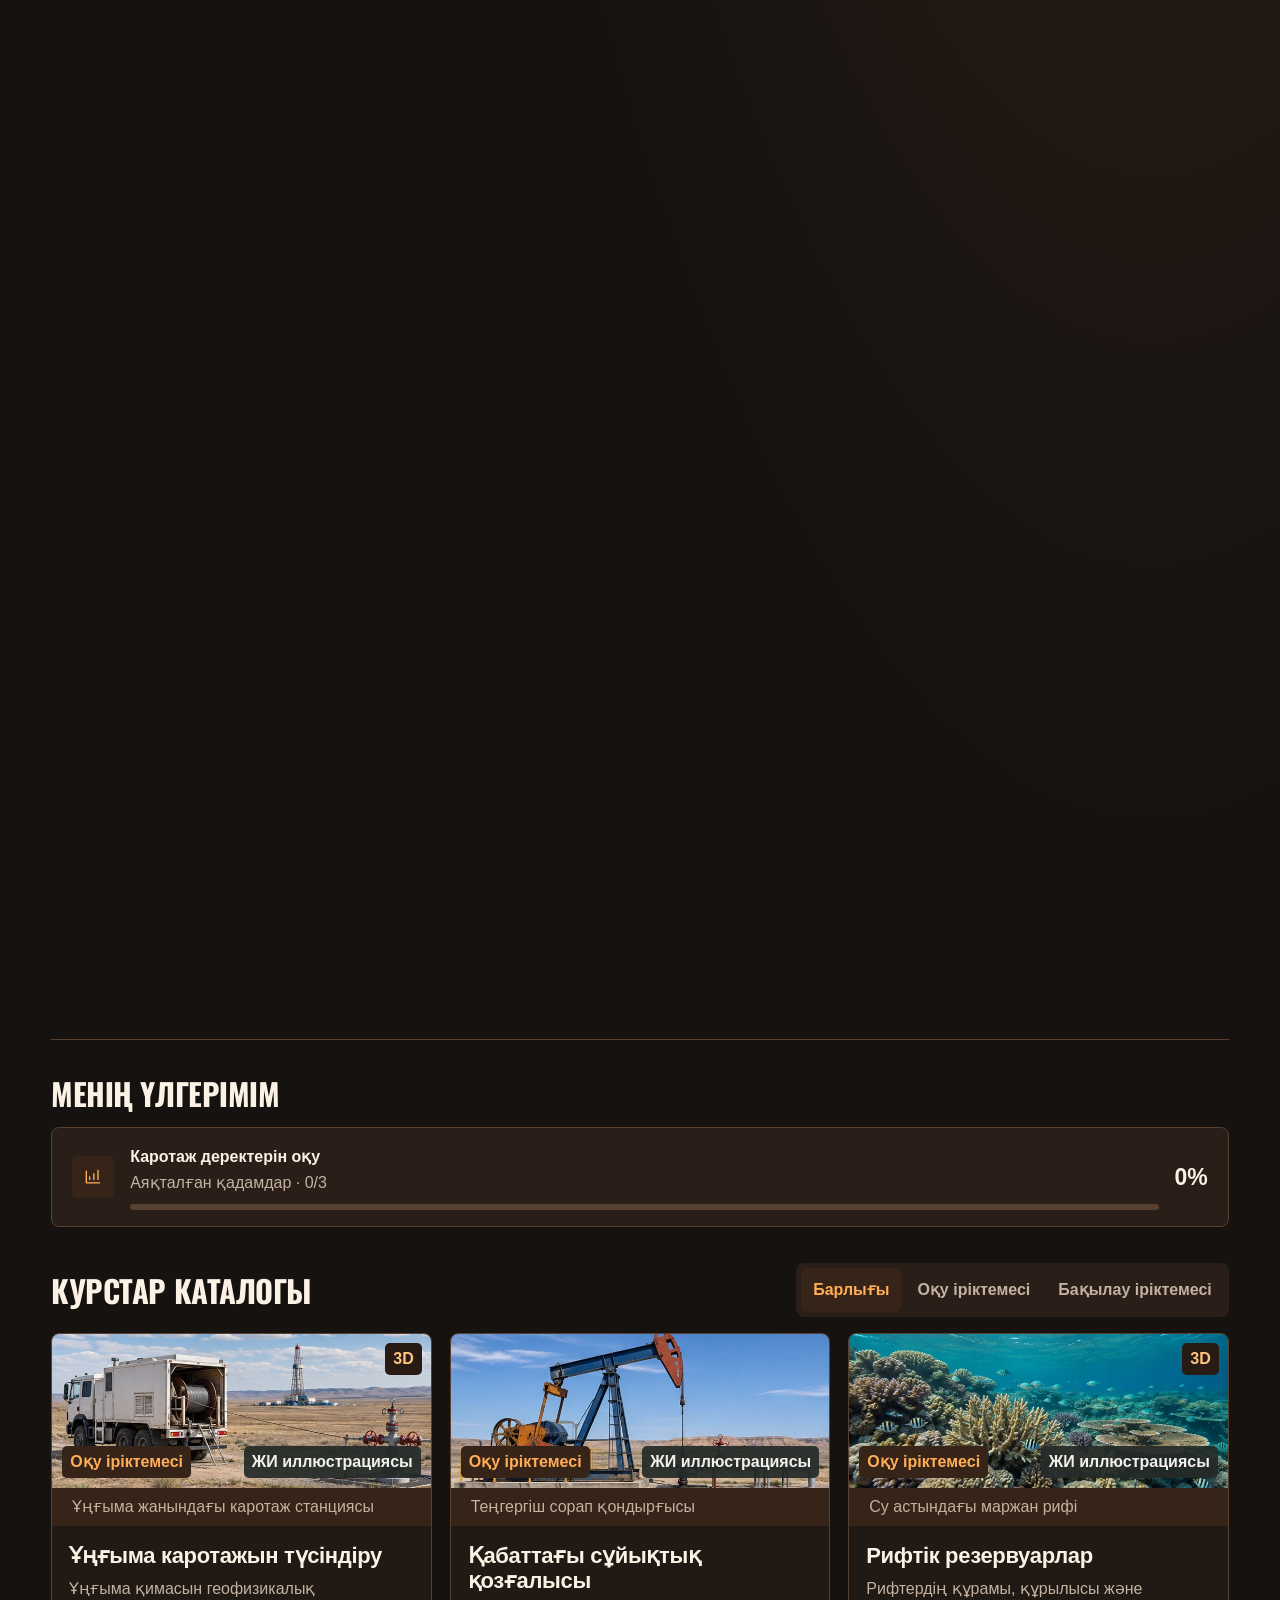
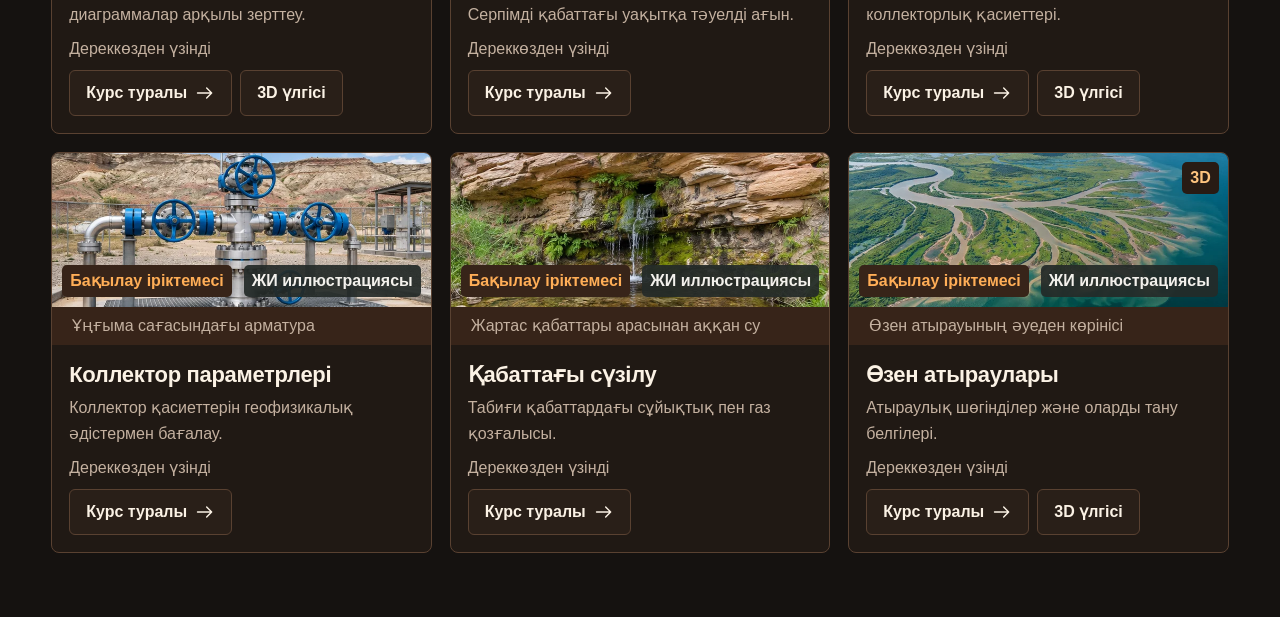
